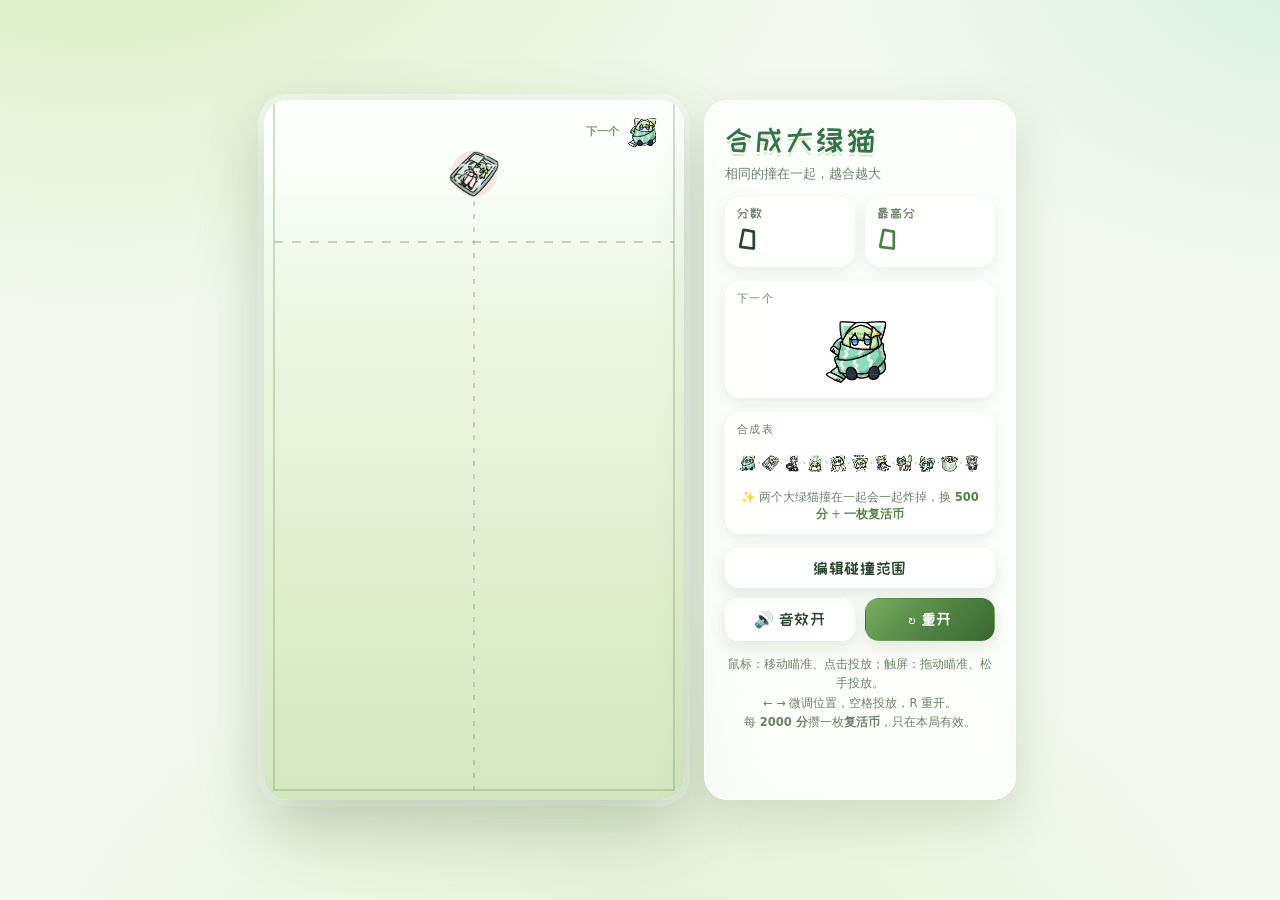
==== v1/index.html @ b020cc82 "Publish green cat game" ====
<!DOCTYPE html>
<html lang="zh-CN">
<head>
<meta charset="utf-8">
<meta name="viewport" content="width=device-width, initial-scale=1, maximum-scale=1, user-scalable=no, viewport-fit=cover">
<meta name="theme-color" content="#e4f2d5">
<meta name="mobile-web-app-capable" content="yes">
<meta name="apple-mobile-web-app-capable" content="yes">
<meta name="apple-mobile-web-app-status-bar-style" content="default">
<meta name="apple-mobile-web-app-title" content="合成大绿猫">
<meta name="description" content="合成大绿猫 · 纯前端小游戏：拖动瞄准、松手投放，相同的撞在一起合成更大的一只。">
<!-- ↓ Monetag 站点验证：把后台给的 meta 标签粘在下面这一行 ↓ -->

<title>合成大绿猫</title>
<link rel="stylesheet" href="fonts.css"><link rel="stylesheet" href="style.css">
</head>
<body>

<main class="app">

  <!-- ===== 游戏区 ===== -->
  <section class="stage" id="stage">
    <canvas id="game" aria-label="合成大绿猫游戏区域"></canvas>

    <!-- 复活币：浮在棋盘左上角。
         刻意不放进顶部信息条 —— 手机上面板是横向 flex，
         多一个卡片会把「分数 / 最高分」挤到 52px 宽还折行（实测面板从 66px 涨到 102px）。
         这里 pointer-events 关掉，永远不会挡住投放。 -->
    <div class="revive-chip" id="reviveBadge" hidden>
      <span class="revive-chip-ico" aria-hidden="true">🪙</span><span id="reviveCount">×0</span>
    </div>

    <div class="overlay" id="overlay">
      <div class="dialog">

        <!-- ===== 越线第一屏：有复活币时才出现 ===== -->
        <div class="revive-ask" id="revivePrompt" hidden>
          <div class="dialog-emoji">😵</div>
          <h2>还能再救一下</h2>
          <p class="dialog-score">本局得分 <strong id="reviveScore">0</strong></p>
          <p class="revive-hint">清掉警戒线以上的绿猫，接着玩</p>
          <div class="dialog-actions">
            <button class="btn" id="giveUpBtn" type="button">不了，结束吧</button>
            <button class="btn btn-revive" id="reviveBtn" type="button">🪙 用一枚复活币</button>
          </div>
          <p class="dialog-hint" id="reviveLeft">还剩 1 枚</p>
        </div>

        <!-- ===== 第二屏：正式结算 ===== -->
        <div id="overPanel">
          <div class="dialog-emoji">🐱</div>
          <h2 id="overTitle">游戏结束</h2>
          <p class="dialog-score">本局得分 <strong id="finalScore">0</strong></p>
          <p class="dialog-best">最高分 <span id="finalBest">0</span></p>

          <div class="dialog-actions">
            <button class="btn btn-primary" id="restartBtn" type="button">再来一局</button>
          </div>
          <p class="dialog-hint">按 R 键也可重新开始</p>
        </div>

      </div>
    </div>
  </section>

  <!-- ===== 侧边面板 ===== -->
  <aside class="panel">

    <header class="panel-head">
      <h1>合成大绿猫</h1>
      <p class="subtitle">相同的撞在一起，越合越大</p>
    </header>

    <div class="stats">
      <div class="stat">
        <span class="stat-label">分数</span>
        <strong class="stat-value" id="score">0</strong>
      </div>
      <div class="stat">
        <span class="stat-label">最高分</span>
        <strong class="stat-value stat-best" id="best">0</strong>
      </div>
    </div>

    <div class="next-box">
      <span class="box-label">下一个</span>
      <canvas id="next" width="160" height="160" aria-label="下一个"></canvas>
    </div>

    <div class="chain-box">
      <span class="box-label">合成表</span>
      <canvas id="chain" width="680" height="112" aria-label="合成顺序"></canvas>
      <p class="chain-note">✨ 两个大绿猫撞在一起会一起炸掉，换 <strong>500 分</strong> + <strong>一枚复活币</strong></p>
    </div>

    <div class="actions">
      <a class="btn btn-wide" href="editor.html">编辑碰撞范围</a>
      <button class="btn" id="soundBtn" type="button" aria-pressed="true">
        <span class="ico">🔊</span><span class="lbl">音效开</span>
      </button>
      <button class="btn btn-primary" id="resetBtn" type="button" title="重新开始">
        <span class="ico">↻</span><span class="lbl">重开</span>
      </button>
    </div>

    <p class="tips">
      鼠标：移动瞄准、点击投放；触屏：拖动瞄准、松手投放。<br>
      ← → 微调位置，空格投放，R 重开。<br>
      每 <strong>2000 分</strong>攒一枚<strong>复活币</strong>，只在本局有效。
    </p>

  </aside>

</main>

<!-- 碰撞形状数据（按贴图轮廓自动生成，由 tools/build_parts.py 产出） -->
<script src="assets/fruits/parts.js"></script>
<!-- 极模糊占位图（内联 data URL，由 tools/make_blur.py 产出）：贴图没到位时先画它 -->
<script src="collision-config.js"></script>
<script src="game-bridge.js"></script>
<script src="game.js"></script>
<!-- 排行榜 -->

<!-- 赞助作者 -->

</body>
</html>
---- v1/fonts.css ----
/* 本地字体：断网打开也能显示；授权见 assets/fonts/OFL.txt。 */
@font-face {
  font-family: 'Green Cat Happy';
  src: url('assets/fonts/ZCOOLKuaiLe-Regular.ttf') format('truetype');
  font-style: normal;
  font-weight: 400;
  font-display: swap;
}
:root {
  --font-cute: 'Green Cat Happy', 'YouYuan', '幼圆', 'Microsoft YaHei', sans-serif;
}
---- v1/style.css ----
/* ============================================================
   合成大绿猫 · 浅绿色主题
   ============================================================ */

:root {
  --ink:        #29452f;
  --ink-soft:   #6b8267;
  --cream:      #f3f9ed;
  --brand:      #508343;
  --brand-dark: #386631;
  --card:       rgba(255, 255, 255, .74);
  --shadow:     0 18px 50px rgba(64, 102, 52, .18);

  /* 手机浏览器地址栏会吃掉 vh，dvh 更准；不支持的浏览器自动退回 vh */
  --vh:         100vh;
  --safe-t:     env(safe-area-inset-top, 0px);
  --safe-b:     env(safe-area-inset-bottom, 0px);
  --safe-l:     env(safe-area-inset-left, 0px);
  --safe-r:     env(safe-area-inset-right, 0px);
}

@supports (height: 100dvh) {
  :root { --vh: 100dvh; }
}

* { box-sizing: border-box; }

/* hidden 属性必须真的隐藏。
   浏览器默认只给 [hidden] { display: none }（权重 0,1,0），
   一旦某个类也写了 display（比如 .revive-chip { display: inline-flex }），
   同权重、后写的赢 —— hidden 就静默失效了，元素还挂在那儿。 */
[hidden] { display: none !important; }

html, body {
  height: 100%;
  overscroll-behavior: none;   /* 禁掉下拉刷新 / 橡皮筋 */
}

body {
  margin: 0;
  padding: 16px;
  color: var(--ink);
  font-family: "PingFang SC", "Hiragino Sans GB", "Microsoft YaHei",
               system-ui, -apple-system, "Segoe UI", Roboto, sans-serif;
  background:
    radial-gradient(1200px 700px at 8% -12%,  #d6edc1 0%, transparent 60%),
    radial-gradient(900px 600px at 104% -6%,  #d5efe0 0%, transparent 55%),
    radial-gradient(1000px 780px at 50% 118%, #e0efce 0%, transparent 62%),
    #f3f9ed;
  display: grid;
  place-items: center;
  overflow: hidden;
  touch-action: manipulation;          /* 干掉双击缩放 */
  -webkit-tap-highlight-color: transparent;
  -webkit-text-size-adjust: 100%;
}

/* ---------------- 布局 ---------------- */

.app {
  display: flex;
  align-items: stretch;
  gap: 20px;
  max-height: 100%;
}

/* ---------------- 游戏区 ---------------- */

.stage {
  position: relative;
  height: min(86vh, 700px);
  aspect-ratio: 420 / 700;
  flex: 0 0 auto;
  border-radius: 24px;
  background: #e4f2d5;
  overflow: hidden;
  cursor: pointer;
  user-select: none;
  touch-action: none;
  box-shadow:
    0 26px 64px rgba(64, 102, 52, .30),
    0 0 0 1px rgba(255, 255, 255, .7) inset,
    0 0 0 6px rgba(255, 255, 255, .55);
}

.stage:active { cursor: grabbing; }

#game {
  display: block;
  width: 100%;
  height: 100%;
}

/* ---------------- 结束遮罩 ---------------- */

.overlay {
  position: absolute;
  inset: 0;
  display: grid;
  place-items: center;
  padding: 24px;
  background: rgba(28, 53, 32, .5);
  backdrop-filter: blur(7px);
  -webkit-backdrop-filter: blur(7px);
  opacity: 0;
  pointer-events: none;
  transition: opacity .28s ease;
}

.overlay.show {
  opacity: 1;
  pointer-events: auto;
}

.dialog {
  width: 100%;
  padding: 26px 22px;
  border-radius: 22px;
  text-align: center;
  background: rgba(248, 252, 243, .96);
  box-shadow: 0 20px 46px rgba(28, 53, 32, .32);
  transform: translateY(14px) scale(.96);
  transition: transform .32s cubic-bezier(.2, .9, .3, 1.4);
}

.overlay.show .dialog { transform: none; }

.dialog-emoji {
  font-size: 46px;
  line-height: 1;
  margin-bottom: 6px;
}

.dialog h2 {
  margin: 0 0 12px;
  font-size: 24px;
  letter-spacing: .06em;
}

.dialog-score {
  margin: 0 0 4px;
  font-size: 15px;
  color: var(--ink-soft);
}

.dialog-score strong {
  font-size: 30px;
  color: var(--brand);
  font-variant-numeric: tabular-nums;
}

.dialog-best {
  margin: 0 0 18px;
  font-size: 13px;
  color: var(--ink-soft);
}

.dialog-hint {
  margin: 12px 0 0;
  font-size: 12px;
  color: var(--ink-soft);
}

/* ---------------- 赞助作者弹窗 ---------------- */

.sponsor-body {
  overflow-y: auto;
  -webkit-overflow-scrolling: touch;
  text-align: center;
}

.sponsor-note {
  margin: 0 0 14px;
  font-size: 13px;
  line-height: 1.7;
  color: var(--ink-soft);
}

.sponsor-qr {
  display: block;
  width: min(258px, 70vw);
  height: auto;
  margin: 0 auto;
  padding: 6px;
  border-radius: 14px;
  background: #fff;
  box-shadow: 0 6px 20px rgba(64, 102, 52, .18);
}

.sponsor-hint {
  margin: 12px 0 0;
  font-size: 12px;
  color: var(--ink-soft);
}

/* 结算弹窗里的「赏作者一包辣条」：要一眼看到，但别跟主按钮抢
   —— 用琥珀金（跟珊瑚红的主按钮区分开），加一道缓慢扫过的光，再叠一点亮度呼吸。
   注意选择器写成 .btn.btn-sponsor：这段在源码里排在 .btn 之前，
   单靠 .btn-sponsor 会被后面的 .btn 同权重覆盖掉。 */
.btn.btn-sponsor {
  position: relative;
  overflow: hidden;
  color: #34582d;
  font-weight: 800;
  letter-spacing: .01em;
  border-color: transparent;
  background: linear-gradient(135deg, #e4f2d5, #b8d899 52%, #78ad60);
  box-shadow: 0 8px 22px rgba(104, 149, 75, .42), inset 0 1px 0 rgba(255, 255, 255, .5);
  animation: sponsorPulse 2.6s ease-in-out infinite;
}

.btn.btn-sponsor:hover {
  transform: translateY(-2px) scale(1.012);
  box-shadow: 0 12px 30px rgba(104, 149, 75, .52), inset 0 1px 0 rgba(255, 255, 255, .55);
}
.btn.btn-sponsor:active { transform: translateY(1px) scale(.99); }

/* 一道光周期性地扫过去，提示「这里可以点」 */
.btn-sponsor::after {
  content: "";
  position: absolute;
  top: -20%;
  bottom: -20%;
  width: 42%;
  background: linear-gradient(100deg, transparent, rgba(255, 255, 255, .78), transparent);
  transform: translateX(-150%) skewX(-20deg);
  animation: sponsorSheen 3.2s ease-in-out infinite;
  pointer-events: none;
}

@keyframes sponsorPulse {
  0%, 100% { filter: brightness(1) saturate(1); }
  50%      { filter: brightness(1.09) saturate(1.12); }
}

@keyframes sponsorSheen {
  0%, 55%   { transform: translateX(-150%) skewX(-20deg); }
  82%, 100% { transform: translateX(330%) skewX(-20deg); }
}

@media (prefers-reduced-motion: reduce) {
  .btn.btn-sponsor, .btn-sponsor::after { animation: none; }
}

/* ---------------- 侧边面板 ---------------- */

.panel {
  width: min(312px, 86vw);
  display: flex;
  flex-direction: column;
  gap: 14px;
  padding: 20px;
  border-radius: 24px;
  border: 1px solid rgba(255, 255, 255, .8);
  background: var(--card);
  backdrop-filter: blur(16px);
  -webkit-backdrop-filter: blur(16px);
  box-shadow: var(--shadow);
}

.panel-head h1 {
  margin: 0;
  font-size: 26px;
  letter-spacing: .04em;
  background: linear-gradient(100deg, #78ad60, #508343 55%, #386631);
  -webkit-background-clip: text;
  background-clip: text;
  color: transparent;
}

.subtitle {
  margin: 6px 0 0;
  font-size: 12.5px;
  color: var(--ink-soft);
}

.stats {
  display: grid;
  grid-template-columns: 1fr 1fr;
  gap: 10px;
}

.stat {
  padding: 10px 12px;
  border-radius: 16px;
  background: rgba(255, 255, 255, .82);
  box-shadow: 0 4px 14px rgba(64, 102, 52, .10);
}

.stat-label {
  display: block;
  font-size: 11px;
  letter-spacing: .12em;
  color: var(--ink-soft);
}

.stat-value {
  display: block;
  margin-top: 2px;
  font-size: 26px;
  line-height: 1.1;
  font-variant-numeric: tabular-nums;
}

.stat-best { color: #508343; }

/* 复活币：浮在棋盘左上角的小胶囊。
   刻意不放进 .stats —— 手机上面板是横向 flex，多一个卡片会把分数卡挤到
   52px 宽还折行（实测面板从 66px 涨到 102px，整个版式被顶开）。 */
.revive-chip {
  position: absolute;
  left: 10px;
  top: 10px;
  z-index: 3;
  display: inline-flex;
  align-items: center;
  gap: 3px;
  padding: 3px 9px;
  border-radius: 999px;
  font-size: 13px;
  font-weight: 800;
  line-height: 1.4;
  font-variant-numeric: tabular-nums;
  color: #34582d;
  background: linear-gradient(135deg, #e4f2d5, #b8d899);
  box-shadow: 0 3px 10px rgba(104, 149, 75, .35), inset 0 1px 0 rgba(255, 255, 255, .75);
  pointer-events: none;          /* 绝不挡住投放 */
  user-select: none;
  -webkit-user-select: none;
}

.revive-chip-ico { font-size: 12px; }

.revive-chip.pop { animation: revivePop .5s cubic-bezier(.2, .9, .3, 1.5); }

@keyframes revivePop {
  0%   { transform: scale(1); }
  45%  { transform: scale(1.22); box-shadow: 0 6px 18px rgba(104, 149, 75, .5); }
  100% { transform: scale(1); }
}

/* 合成表底下那行规则说明 */
.chain-note {
  margin: 6px 0 0;
  font-size: 11.5px;
  line-height: 1.5;
  text-align: center;
  color: var(--ink-soft);
}
.chain-note strong { color: #508343; }

/* 越线那一屏 */
.revive-ask .dialog-score { margin-bottom: 10px; }

.revive-hint {
  margin: 0 0 18px;
  padding: 10px 12px;
  border-radius: 14px;
  font-size: 12.5px;
  line-height: 1.6;
  color: #45683a;
  background: rgba(228, 242, 213, .8);
  box-shadow: inset 0 0 0 1px rgba(135, 168, 112, .25);
}

/* 「用一枚复活币」：青绿色，跟珊瑚红的主按钮区分开 */
.btn.btn-revive {
  color: #fff;
  border-color: transparent;
  font-weight: 700;
  background: linear-gradient(135deg, #4fd1a5, #23b183 55%, #14946a);
  box-shadow: 0 8px 20px rgba(35, 177, 131, .38);
}
.btn.btn-revive:hover { box-shadow: 0 12px 26px rgba(35, 177, 131, .46); }

@media (prefers-reduced-motion: reduce) {
  .revive-chip.pop { animation: none; }
}

.stat-value.bump { animation: bump .32s ease; }

@keyframes bump {
  0%   { transform: scale(1); }
  45%  { transform: scale(1.22); color: var(--brand); }
  100% { transform: scale(1); }
}

/* 下一个 / 合成表 */

.box-label {
  display: block;
  margin-bottom: 6px;
  font-size: 11px;
  letter-spacing: .12em;
  color: var(--ink-soft);
}

.next-box,
.chain-box {
  padding: 10px 12px;
  border-radius: 16px;
  background: rgba(255, 255, 255, .82);
  box-shadow: 0 4px 14px rgba(64, 102, 52, .10);
}

#next {
  display: block;
  width: 76px;
  height: 76px;
  margin: 2px auto 0;
}

#chain {
  display: block;
  width: 100%;
  height: auto;
}

/* 按钮 */

.actions {
  display: grid;
  grid-template-columns: 1fr 1fr;
  gap: 10px;
}

.btn {
  padding: 11px 12px;
  font: inherit;
  font-size: 13.5px;
  font-weight: 600;
  color: var(--ink);
  border: 1px solid rgba(255, 255, 255, .9);
  border-radius: 14px;
  background: rgba(255, 255, 255, .9);
  box-shadow: 0 6px 16px rgba(64, 102, 52, .14);
  cursor: pointer;
  transition: transform .12s ease, box-shadow .12s ease, background .2s ease;
}

.btn .ico { margin-right: 4px; }

.btn:hover  { transform: translateY(-1px); box-shadow: 0 10px 22px rgba(64, 102, 52, .2); }
.btn:active { transform: translateY(1px) scale(.985); }

.btn:disabled { opacity: .55; cursor: default; transform: none; }

.btn-wide { grid-column: 1 / -1; }

.btn-primary {
  color: #fff;
  border-color: transparent;
  background: linear-gradient(135deg, #78ad60, var(--brand) 55%, var(--brand-dark));
}

/* ---------------- 结束弹窗里的结算区 ---------------- */

.submit-box {
  margin: 0 0 14px;
  padding: 12px;
  border-radius: 16px;
  background: rgba(228, 242, 213, .85);
  box-shadow: inset 0 0 0 1px rgba(135, 168, 112, .22);
}

.name-input {
  display: block;
  width: 100%;
  margin-bottom: 8px;
  padding: 11px 12px;
  font: inherit;
  font-size: 15px;
  color: var(--ink);
  text-align: center;
  border: 1px solid rgba(135, 168, 112, .45);
  border-radius: 12px;
  background: rgba(255, 255, 255, .95);
  outline: none;
}

.name-input:focus {
  border-color: var(--brand);
  box-shadow: 0 0 0 3px rgba(104, 149, 75, .18);
}

.submit-box .btn { width: 100%; }

.submit-msg {
  margin: 0;
  min-height: 17px;
  font-size: 12.5px;
  line-height: 1.35;
  text-align: center;
  color: var(--ink-soft);
}

.submit-msg.is-good { color: #1f9d55; font-weight: 600; }
.submit-msg.is-bad  { color: #d63b3b; font-weight: 600; }

.my-name {
  margin: 7px 0 0;
  font-size: 12px;
  text-align: center;
  color: var(--ink-soft);
}

.my-name strong { color: var(--ink); }

.link-btn {
  margin-left: 4px;
  padding: 0;
  font: inherit;
  font-size: 12px;
  color: var(--brand);
  text-decoration: underline;
  border: 0;
  background: none;
  cursor: pointer;
}

#submitBtn { margin-top: 9px; }

/* 排行榜弹窗里的昵称行 */
.nick-row {
  display: flex;
  align-items: center;
  gap: 10px;
  margin-bottom: 10px;
  padding: 8px 12px;
  border-radius: 12px;
  background: rgba(228, 242, 213, .9);
  box-shadow: inset 0 0 0 1px rgba(135, 168, 112, .22);
}

.nick-label {
  flex: 0 0 auto;
  font-size: 12.5px;
  color: var(--ink-soft);
}

.nick-input {
  flex: 1 1 auto;
  min-width: 0;
  padding: 8px 10px;
  font: inherit;
  font-size: 15px;      /* ≥16px 才不会被 iOS 自动放大，这里配合 viewport 也够用 */
  color: var(--ink);
  text-align: center;
  border: 1px solid rgba(135, 168, 112, .45);
  border-radius: 10px;
  background: #fff;
  outline: none;
}

.nick-input:focus {
  border-color: var(--brand);
  box-shadow: 0 0 0 3px rgba(104, 149, 75, .18);
}

.dialog-actions {
  display: grid;
  grid-template-columns: 1fr 1fr;
  gap: 10px;
}

/* ---------------- 排行榜弹窗 ---------------- */

.modal {
  position: fixed;
  inset: 0;
  z-index: 20;
  display: grid;
  place-items: center;
  padding: 16px;
  background: rgba(28, 53, 32, .5);
  backdrop-filter: blur(6px);
  -webkit-backdrop-filter: blur(6px);
  opacity: 0;
  pointer-events: none;
  transition: opacity .22s ease;
}

.modal.show { opacity: 1; pointer-events: auto; }

.modal-card {
  display: flex;
  flex-direction: column;
  width: min(380px, 100%);
  max-height: min(560px, calc(var(--vh) - 40px));
  padding: 16px;
  border-radius: 22px;
  background: rgba(248, 252, 243, .98);
  box-shadow: 0 24px 60px rgba(28, 53, 32, .35);
  transform: translateY(12px) scale(.97);
  transition: transform .26s cubic-bezier(.2, .9, .3, 1.3);
}

.modal.show .modal-card { transform: none; }

.modal-head {
  display: flex;
  align-items: center;
  justify-content: space-between;
  margin-bottom: 10px;
}

.modal-head h2 {
  margin: 0;
  font-size: 19px;
  letter-spacing: .04em;
}

.icon-btn {
  width: 34px;
  height: 34px;
  font: inherit;
  font-size: 15px;
  color: var(--ink-soft);
  border: 0;
  border-radius: 50%;
  background: rgba(0, 0, 0, .05);
  cursor: pointer;
}

.icon-btn:hover { background: rgba(0, 0, 0, .1); }

.board-list {
  flex: 1 1 auto;
  min-height: 120px;
  overflow-y: auto;
  -webkit-overflow-scrolling: touch;
  padding: 2px;
}

.board-empty {
  margin: 28px 8px;
  font-size: 13px;
  line-height: 1.7;
  text-align: center;
  color: var(--ink-soft);
}

.board-row {
  display: flex;
  align-items: center;
  gap: 10px;
  padding: 9px 12px;
  margin-bottom: 6px;
  border-radius: 12px;
  background: rgba(255, 255, 255, .9);
  box-shadow: 0 2px 6px rgba(64, 102, 52, .09);
}

.board-rank {
  flex: 0 0 30px;
  font-size: 14px;
  font-weight: 700;
  text-align: center;
  color: var(--ink-soft);
}

.board-name {
  flex: 1 1 auto;
  min-width: 0;
  font-size: 14px;
  overflow: hidden;
  text-overflow: ellipsis;
  white-space: nowrap;
}

.board-score {
  flex: 0 0 auto;
  font-size: 16px;
  font-weight: 700;
  font-variant-numeric: tabular-nums;
  color: var(--brand);
}

.board-row.r1 { background: linear-gradient(100deg, #edf7e4, #d6ebc4); }
.board-row.r2 { background: linear-gradient(100deg, #f7f7fa, #e8e9ef); }
.board-row.r3 { background: linear-gradient(100deg, #edf6e5, #d8eacb); }
.board-row.r1 .board-rank,
.board-row.r2 .board-rank,
.board-row.r3 .board-rank { font-size: 18px; }

.board-row.is-mine {
  outline: 2px solid var(--brand);
  outline-offset: -2px;
}

.modal-foot {
  display: flex;
  align-items: center;
  justify-content: space-between;
  gap: 10px;
  margin-top: 10px;
}

.board-note {
  font-size: 11px;
  color: var(--ink-soft);
}

.modal-foot .btn { flex: 0 0 auto; padding: 8px 16px; }

/* ---------------- 参数提示 ---------------- */

.tips {
  margin: 0;
  font-size: 11.5px;
  line-height: 1.7;
  text-align: center;
  color: var(--ink-soft);
}

/* ============================================================
   响应式：手机 / 竖屏窄屏
   思路：面板拆成「顶部信息条」——把 .panel 提到棋盘上方并横向压扁，
   只留分数 + 按钮；棋盘按剩余高度和 96vw 取小值，永远不出现滚动条。
   ============================================================ */

@media (max-width: 860px) {
  :root { --topbar: 68px; }   /* 顶部信息条 + 间隙的大致占高 */

  body {
    padding: calc(8px + var(--safe-t)) calc(8px + var(--safe-r))
             calc(8px + var(--safe-b)) calc(8px + var(--safe-l));
  }

  .app {
    flex-direction: column;
    align-items: center;
    justify-content: flex-start;   /* 信息条钉在顶上 */
    gap: 8px;
    width: 100%;
    height: 100%;
    max-height: none;
  }

  /* 面板是 DOM 里靠后的，用 order 提到棋盘上面 */
  .panel { order: -1; }

  /* 棋盘：高度取「剩余可用高度」与「96vw 按比例换算的高度」中较小的一个，
     宽度由 aspect-ratio 反推，保证不拉伸、不溢出；
     margin:auto 让它在剩下的空间里垂直居中 */
  .stage {
    margin: auto 0;
    height: min(calc(var(--vh) - var(--topbar) - 28px - var(--safe-t) - var(--safe-b)),
                calc(96vw * 700 / 420));
    width: auto;
    max-height: none;
    border-radius: 20px;
  }

  /* ---- 顶部信息条 ---- */
  .panel {
    flex-direction: row;
    align-items: stretch;
    gap: 8px;
    width: 100%;
    max-width: calc(96vw * 700 / 420);
    padding: 8px 10px;
    border-radius: 18px;
    backdrop-filter: blur(10px);
    -webkit-backdrop-filter: blur(10px);
  }

  .panel-head,
  .next-box,
  .chain-box,
  .tips { display: none; }

  .stats {
    flex: 1 1 auto;
    display: flex;
    gap: 8px;
    min-width: 0;
  }

  .stat {
    flex: 1 1 0;
    min-width: 0;
    padding: 6px 10px;
    border-radius: 12px;
    background: rgba(255, 255, 255, .9);
    box-shadow: 0 2px 8px rgba(64, 102, 52, .12);
  }

  .stat-label { font-size: 10px; letter-spacing: .08em; }

  .stat-value {
    margin-top: 0;
    font-size: 20px;
    line-height: 1.15;
  }

  .actions {
    flex: 0 0 auto;
    display: flex;
    gap: 6px;
  }

  /* 触摸目标够大，别让人点不中 */
  .btn {
    min-height: 46px;
    padding: 0 12px;
    font-size: 14px;
    border-radius: 13px;
    white-space: nowrap;
  }

  /* 手机上「排行榜 / 音效」只留图标，把横向空间让给分数 */
  #boardBtn .lbl,
  #soundBtn .lbl { display: none; }

  #boardBtn, #soundBtn {
    min-width: 46px;
    padding: 0 10px;
    font-size: 17px;
  }

  #boardBtn .ico, #soundBtn .ico { margin-right: 0; }

  /* ---- 结束弹窗 ---- */
  .overlay { padding: 14px; }

  .dialog {
    padding: 20px 16px;
    border-radius: 20px;
    max-height: 100%;
    overflow-y: auto;
    -webkit-overflow-scrolling: touch;
  }

  .dialog-emoji { font-size: 34px; }

  .dialog h2 { font-size: 21px; margin-bottom: 8px; }

  .dialog-score strong { font-size: 26px; }

  .submit-box { padding: 10px; }

  .name-input,
  .nick-input { font-size: 16px; }   /* ≥16px iOS 才不会自动放大 */

  .nick-row { padding: 7px 10px; }

  .modal-card { padding: 14px; }

  .dialog .btn { width: 100%; min-height: 48px; }

  .dialog-hint { font-size: 11px; }
}

/* 手机横屏 / 矮屏：回到左右布局，棋盘吃满高度 */
@media (max-width: 860px) and (orientation: landscape) {
  .app {
    flex-direction: row;
    align-items: center;
    justify-content: center;
    gap: 10px;
  }

  .panel {
    order: 0;
    flex-direction: column;
    width: min(230px, 30vw);
    max-width: none;
    padding: 10px;
  }

  .stats { flex-direction: column; flex: 0 0 auto; }

  .actions { flex-direction: column; }

  .stage {
    height: calc(var(--vh) - 16px - var(--safe-t) - var(--safe-b));
    width: auto;
  }

  .stat-value { font-size: 18px; }
}

/* 小屏手机（iPhone SE 等 375 以下）：再压一档，保证一行放得下 */
@media (max-width: 380px) {
  .panel { padding: 6px 8px; gap: 6px; }

  .stats { gap: 6px; }

  .stat { padding: 5px 8px; }

  .stat-value { font-size: 17px; }

  .stat-label { font-size: 9px; }

  .btn { min-height: 44px; padding: 0 10px; font-size: 13px; }

  #boardBtn, #soundBtn { min-width: 42px; font-size: 16px; }
}

/* 顶部信息条在横屏下是竖排的，恢复成图标 + 文字 */
@media (max-width: 860px) and (orientation: landscape) {
  #boardBtn, #soundBtn { min-width: 0; padding: 0 10px; font-size: 13px; }
  #boardBtn .lbl, #soundBtn .lbl { display: inline; }
  #boardBtn .ico, #soundBtn .ico { margin-right: 4px; }
}

/* 很矮的横屏（手机横过来且高度不足 430px）：进一步压缩 */
@media (max-width: 860px) and (orientation: landscape) and (max-height: 430px) {
  .stat-label { display: none; }
  .stat { padding: 4px 8px; }
  .stat-value { font-size: 16px; }
  .btn { min-height: 40px; padding: 0 10px; font-size: 13px; }
}

/* 桌面端矮窗口 */
@media (max-height: 620px) and (min-width: 861px) {
  .stage { height: 92vh; }
  .chain-box { display: none; }
}

a.btn {text-align:center;text-decoration:none;} .panel-head h1 {background:none;color:#347448;}


/* 圆润手写字用于标题与操作，小字保留清晰的阅读字体。 */
.panel-head h1, .dialog h2, .modal h2 {
  font-family: var(--font-cute);
  font-weight: 400;
  letter-spacing: .08em;
  text-shadow: 0 2px 0 #fff, 0 4px 0 #d6e8c8;
}
.panel-head h1 { font-size: 30px; line-height: 1.3; }
.btn, .stat-label, .stat-value, .dialog-score strong, .chain-badge {
  font-family: var(--font-cute);
  font-weight: 400;
}
.btn { font-size: 16px; letter-spacing: .04em; }
.stat-label { font-size: 13px; letter-spacing: .06em; }
.stat-value { font-size: 30px; line-height: 1.15; }
.dialog-score strong { font-size: 34px; }
@media (max-width: 600px) {
  .panel-head h1 { font-size: 24px; }
  .stat-value { font-size: 26px; }
  .btn { font-size: 14px; }
}
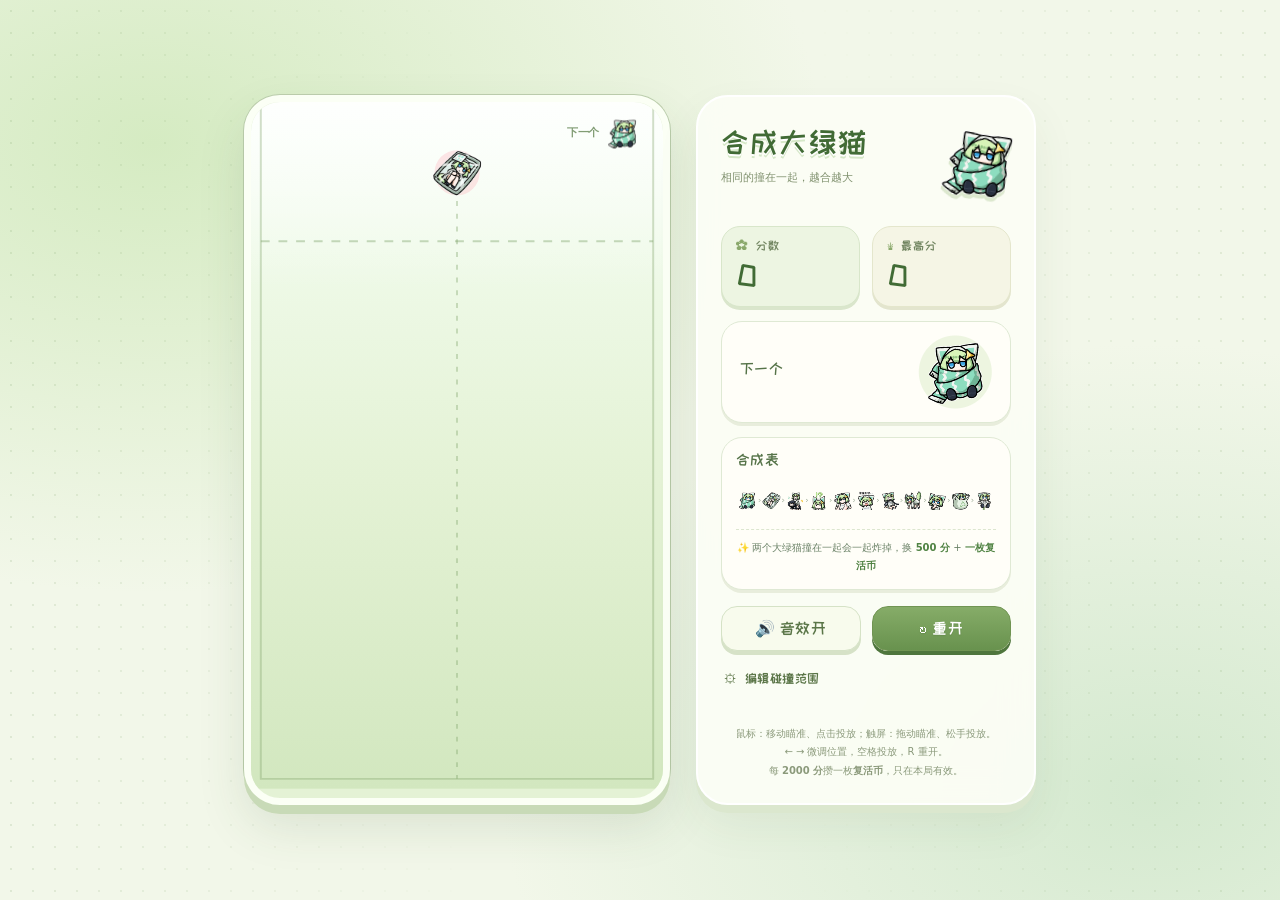
==== commit 3825cb97: "Publish green cat game with collision editor and garden theme" ====
--- a/v1/index.html
+++ b/v1/index.html
@@ -12,7 +12,7 @@
 <!-- ↓ Monetag 站点验证：把后台给的 meta 标签粘在下面这一行 ↓ -->
 
 <title>合成大绿猫</title>
-<link rel="stylesheet" href="fonts.css"><link rel="stylesheet" href="style.css">
+<link rel="stylesheet" href="fonts.css"><link rel="stylesheet" href="style.css"><link rel="stylesheet" href="garden.css">
 </head>
 <body>
 
@@ -66,18 +66,18 @@
   <!-- ===== 侧边面板 ===== -->
   <aside class="panel">
 
-    <header class="panel-head">
+    <header class="panel-head"><img class="garden-mascot" src="../图/1.png" alt="" aria-hidden="true">
       <h1>合成大绿猫</h1>
       <p class="subtitle">相同的撞在一起，越合越大</p>
     </header>
 
     <div class="stats">
       <div class="stat">
-        <span class="stat-label">分数</span>
+        <span class="stat-label"><span aria-hidden="true">✿</span> 分数</span>
         <strong class="stat-value" id="score">0</strong>
       </div>
       <div class="stat">
-        <span class="stat-label">最高分</span>
+        <span class="stat-label"><span aria-hidden="true">♛</span> 最高分</span>
         <strong class="stat-value stat-best" id="best">0</strong>
       </div>
     </div>
@@ -94,7 +94,7 @@
     </div>
 
     <div class="actions">
-      <a class="btn btn-wide" href="editor.html">编辑碰撞范围</a>
+      <a class="btn btn-wide editor-link" href="editor.html"><span aria-hidden="true">⚙</span> 编辑碰撞范围</a>
       <button class="btn" id="soundBtn" type="button" aria-pressed="true">
         <span class="ico">🔊</span><span class="lbl">音效开</span>
       </button>
--- a/v1/style.css
+++ b/v1/style.css
@@ -942,4 +942,4 @@
   .panel-head h1 { font-size: 24px; }
   .stat-value { font-size: 26px; }
   .btn { font-size: 14px; }
-}
+}
--- a/v1/garden.css
+++ b/v1/garden.css
@@ -0,0 +1,100 @@
+/* 小猫花园：游戏展示层，保留原有画布和交互。 */
+body {
+  background: radial-gradient(ellipse at 12% 16%, #d5ebc2 0, transparent 42%),
+    radial-gradient(ellipse at 90% 88%, #d4e9cf 0, transparent 40%), #f2f7e9;
+}
+body::before {
+  content: ''; position: fixed; inset: 0; pointer-events: none;
+  background-image: radial-gradient(#87a97130 1.2px, transparent 1.2px);
+  background-size: 22px 22px;
+  mask-image: linear-gradient(90deg, #000, transparent 38%, transparent 62%, #000);
+}
+.app { gap: 26px; align-items: stretch; position: relative; }
+.stage {
+  height: min(88vh, 710px); border: 7px solid #fbfff5; border-radius: 36px;
+  box-shadow: 0 9px 0 #c8dab7, 0 22px 48px #38582c20, 0 0 0 1px #bdcfae;
+}
+.garden-sign {
+  position: absolute; top: 15px; left: 16px; z-index: 1; pointer-events: none;
+  padding: 6px 11px; border-radius: 12px 12px 12px 3px;
+  color: #6c895b; background: #fbfff0db; border: 1px solid #d6e5c8;
+  font: 13px var(--font-cute); letter-spacing: .04em;
+}
+.garden-sign span { color: #88ac68; margin-left: 5px; }
+.revive-chip { top: 54px; }
+.panel {
+  width: 340px; padding: 23px; gap: 14px; border-radius: 32px;
+  background: #fbfdf5f2; border: 2px solid #fff;
+  box-shadow: 0 8px 0 #dbe7ce, 0 20px 45px #38582c12;
+}
+.panel-head { position: relative; min-height: 92px; padding: 3px 0 4px; }
+.garden-kicker { font: 11px var(--font-cute); letter-spacing: .14em; color: #849c6e; margin-bottom: 9px; }
+.panel-head h1 { font-size: 30px; letter-spacing: .04em; color: #416b35; }
+.subtitle { font-size: 11px; margin-top: 8px; color: #80916e; }
+.garden-mascot { position: absolute; right: -6px; top: 4px; width: 72px; height: 80px; object-fit: contain; transform: rotate(9deg); filter: drop-shadow(0 4px 0 #dce8ce); }
+.stats { gap: 12px; }
+.stat { position: relative; padding: 12px 14px; border-radius: 19px; border: 1px solid #d8e6ca; background: #edf5e2; box-shadow: 0 3px 0 #dae6cc; }
+.stat:nth-child(2) { background: #f5f5e5; border-color: #e4e6cc; box-shadow: 0 3px 0 #e3e5ce; }
+.stat-label { font-size: 12px; color: #718560; }
+.stat-label>span { margin-right: 4px; color: #8aa86b; }
+.stat-value { font-size: 32px; margin-top: 5px; color: #416b35; }
+.next-box, .chain-box { border: 1px solid #dfE9d4; border-radius: 21px; background: #fffef8; box-shadow: 0 3px 0 #e8eddc; }
+.next-box { display: flex; align-items: center; justify-content: space-between; padding: 12px 18px; min-height: 102px; background: radial-gradient(circle at 81% 50%, #edf5e0 0 36px, transparent 37px), #fffef8; }
+.box-label { font: 15px var(--font-cute); color: #557348; letter-spacing: .03em; }
+.card-caption { font-size: 11px; color: #94a185; }
+#next { margin: 0; width: 70px; height: 70px; transform: rotate(-6deg); }
+.chain-box { padding: 14px; }
+.label-note { float: right; font: 10px 'Microsoft YaHei', sans-serif; color: #93a082; padding-top: 3px; }
+#chain { margin: 12px 0 7px; }
+.chain-note { font-size: 10px; line-height: 1.8; margin: 7px 0 0; padding-top: 9px; border-top: 1px dashed #dce6cf; }
+.actions { gap: 11px; margin-top: 2px; }
+.btn { display: flex; align-items: center; justify-content: center; min-height: 45px; border-radius: 16px; border: 1px solid #d5e2c6; background: #f8fbed; box-shadow: 0 4px 0 #d6e2c7; color: #5a7547; transition: transform .16s, box-shadow .16s; }
+.btn:hover { transform: translateY(-2px); box-shadow: 0 6px 0 #d6e2c7; background: #f0f7df; }
+.btn:active { transform: translateY(3px); box-shadow: 0 1px 0 #d6e2c7; }
+.btn-primary { background: linear-gradient(#86ac68, #68924e); border-color: #709452; color: #fff; box-shadow: 0 4px 0 #4f763d; text-shadow: 0 1px 1px #45683540; }
+.btn-primary:hover { background: #7ba45d; box-shadow: 0 6px 0 #4f763d; }
+.editor-link { order: 3; min-height: 34px; background: transparent; border: 0; box-shadow: none; font-size: 13px; justify-content: flex-start; padding: 5px 3px; gap: 7px; }
+.editor-caption { margin-left: auto; font: 10px 'Microsoft YaHei', sans-serif; color: #94a184; }
+.editor-link:hover { background: transparent; box-shadow: none; }
+.tips { margin-top: auto; font-size: 10px; color: #8b9a7b; line-height: 1.85; }
+.dialog { border: 2px solid #fff; background: #f9fced; box-shadow: 0 7px 0 #cbdcba, 0 20px 46px #23452030; border-radius: 28px; }
+.dialog-actions .btn { display: inline-flex; }
+@media (max-width: 860px) and (orientation: portrait) {
+  body { padding: calc(12px + var(--safe-t)) 12px calc(12px + var(--safe-b)); }
+  .app { gap: 14px; }
+  .panel { display: grid; grid-template-columns: 1fr auto; width: min(100%, 460px); padding: 12px 14px; border-radius: 23px; gap: 10px 12px; flex: 0 0 auto; }
+  .panel-head { display: block; grid-column: 1 / -1; min-height: 39px; padding: 0; }
+  .garden-kicker { font-size: 9px; margin-bottom: 3px; }
+  .panel-head h1 { font-size: 23px; line-height: 1.2; }
+  .garden-mascot { width: 50px; height: 50px; top: -7px; right: 0; }
+  .subtitle { display: none; }
+  .stats { gap: 8px; }
+  .stat { padding: 7px 9px; border-radius: 13px; }
+  .stat-label { font-size: 10px; white-space: nowrap; letter-spacing: 0; }
+  .stat-value { font-size: 23px; margin-top: 3px; }
+  .actions { display: grid; grid-template-columns: 40px 76px; gap: 6px; margin: 0; align-content: center; }
+  .actions .btn { min-height: 42px; padding: 0 6px; font-size: 13px; border-radius: 13px; }
+  #soundBtn { min-width: 40px; font-size: 16px; }
+  .actions .editor-link { grid-column: 1/-1; min-height: 18px; font-size: 10px; padding: 0; justify-content: center; }
+  .editor-caption { display: none; }
+  .next-box, .chain-box, .tips { display: none; }
+  .stage { height: min(calc(var(--vh) - 192px - var(--safe-t) - var(--safe-b)), calc((100vw - 30px) * 700 / 420)); margin: auto 0; border-width: 5px; border-radius: 26px; max-width: 100%; }
+  .garden-sign { top: 12px; left: 12px; font-size: 11px; }
+}
+@media (max-height: 720px) and (min-width: 861px) {
+  .panel { gap: 9px; padding: 17px; }
+  .panel-head { min-height: 77px; }
+  .next-box { min-height: 80px; padding: 6px 16px; }
+  #next { width: 60px; height: 60px; }
+  .chain-box { padding: 10px 14px; }
+  #chain { margin: 5px 0; }
+  .tips { display: none; }
+}
+@media (max-width: 860px) and (orientation: landscape) {
+  .panel { width: min(260px, 33vw); padding: 12px; gap: 9px; }
+  .panel-head, .next-box, .chain-box, .tips { display: none; }
+  .stage { height: calc(var(--vh) - 32px); }
+  .garden-sign { font-size: 10px; top: 10px; left: 10px; }
+  .actions .editor-link { order: 3; }
+  .editor-caption { display: none; }
+}
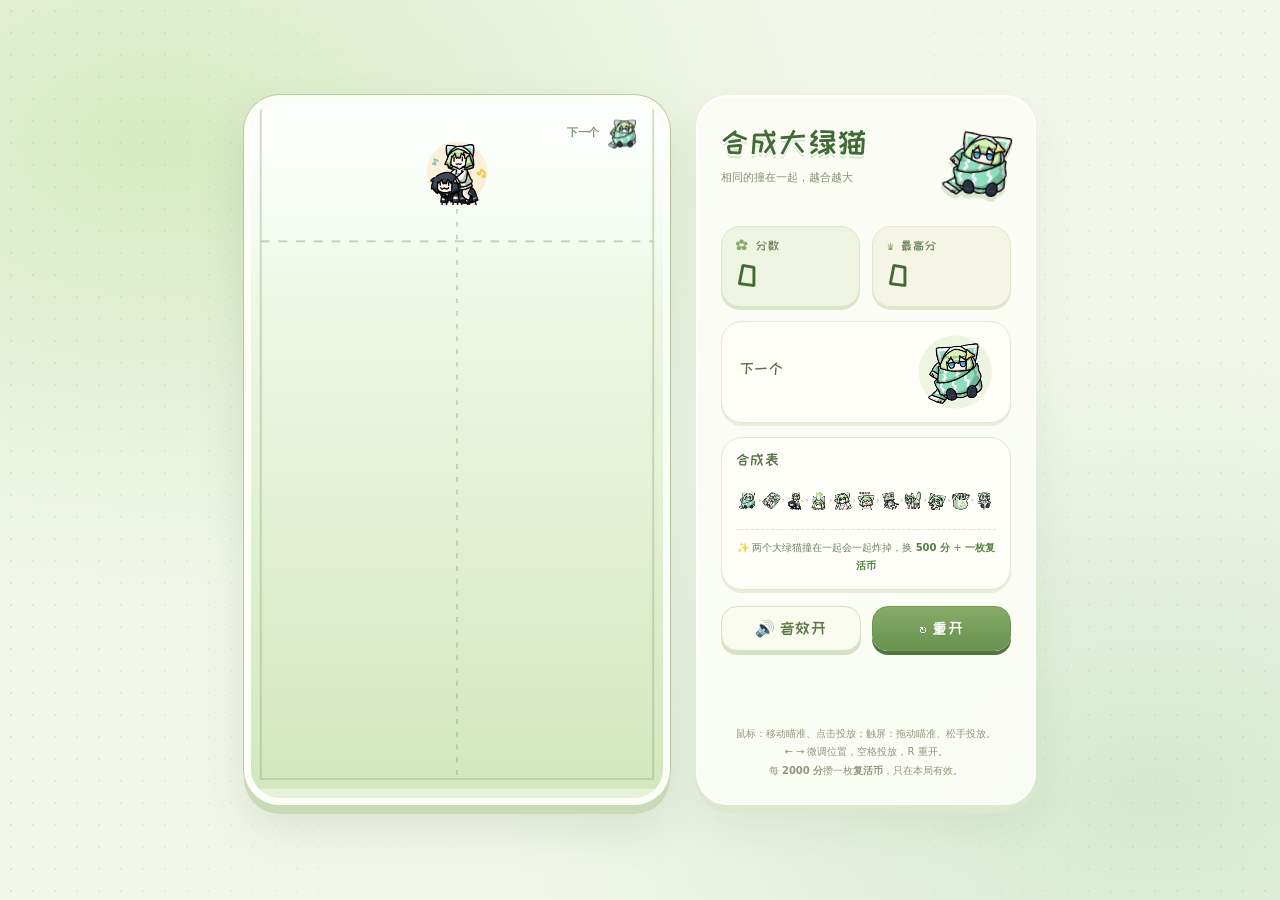
==== commit 665283f1: "Remove collision editor and keep standalone green cat game" ====
--- a/v1/index.html
+++ b/v1/index.html
@@ -94,7 +94,6 @@
     </div>
 
     <div class="actions">
-      <a class="btn btn-wide editor-link" href="editor.html"><span aria-hidden="true">⚙</span> 编辑碰撞范围</a>
       <button class="btn" id="soundBtn" type="button" aria-pressed="true">
         <span class="ico">🔊</span><span class="lbl">音效开</span>
       </button>
@@ -113,15 +112,12 @@
 
 </main>
 
-<!-- 碰撞形状数据（按贴图轮廓自动生成，由 tools/build_parts.py 产出） -->
+<!-- 已确认的 11 级碰撞配置，来自用户导出的 parts.js。 -->
 <script src="assets/fruits/parts.js"></script>
-<!-- 极模糊占位图（内联 data URL，由 tools/make_blur.py 产出）：贴图没到位时先画它 -->
-<script src="collision-config.js"></script>
-<script src="game-bridge.js"></script>
 <script src="game.js"></script>
-<!-- 排行榜 -->
 
-<!-- 赞助作者 -->
+
+
 
 </body>
 </html>
--- a/v1/garden.css
+++ b/v1/garden.css
@@ -53,9 +53,6 @@
 .btn:active { transform: translateY(3px); box-shadow: 0 1px 0 #d6e2c7; }
 .btn-primary { background: linear-gradient(#86ac68, #68924e); border-color: #709452; color: #fff; box-shadow: 0 4px 0 #4f763d; text-shadow: 0 1px 1px #45683540; }
 .btn-primary:hover { background: #7ba45d; box-shadow: 0 6px 0 #4f763d; }
-.editor-link { order: 3; min-height: 34px; background: transparent; border: 0; box-shadow: none; font-size: 13px; justify-content: flex-start; padding: 5px 3px; gap: 7px; }
-.editor-caption { margin-left: auto; font: 10px 'Microsoft YaHei', sans-serif; color: #94a184; }
-.editor-link:hover { background: transparent; box-shadow: none; }
 .tips { margin-top: auto; font-size: 10px; color: #8b9a7b; line-height: 1.85; }
 .dialog { border: 2px solid #fff; background: #f9fced; box-shadow: 0 7px 0 #cbdcba, 0 20px 46px #23452030; border-radius: 28px; }
 .dialog-actions .btn { display: inline-flex; }
@@ -75,8 +72,6 @@
   .actions { display: grid; grid-template-columns: 40px 76px; gap: 6px; margin: 0; align-content: center; }
   .actions .btn { min-height: 42px; padding: 0 6px; font-size: 13px; border-radius: 13px; }
   #soundBtn { min-width: 40px; font-size: 16px; }
-  .actions .editor-link { grid-column: 1/-1; min-height: 18px; font-size: 10px; padding: 0; justify-content: center; }
-  .editor-caption { display: none; }
   .next-box, .chain-box, .tips { display: none; }
   .stage { height: min(calc(var(--vh) - 192px - var(--safe-t) - var(--safe-b)), calc((100vw - 30px) * 700 / 420)); margin: auto 0; border-width: 5px; border-radius: 26px; max-width: 100%; }
   .garden-sign { top: 12px; left: 12px; font-size: 11px; }
@@ -95,6 +90,4 @@
   .panel-head, .next-box, .chain-box, .tips { display: none; }
   .stage { height: calc(var(--vh) - 32px); }
   .garden-sign { font-size: 10px; top: 10px; left: 10px; }
-  .actions .editor-link { order: 3; }
-  .editor-caption { display: none; }
 }
